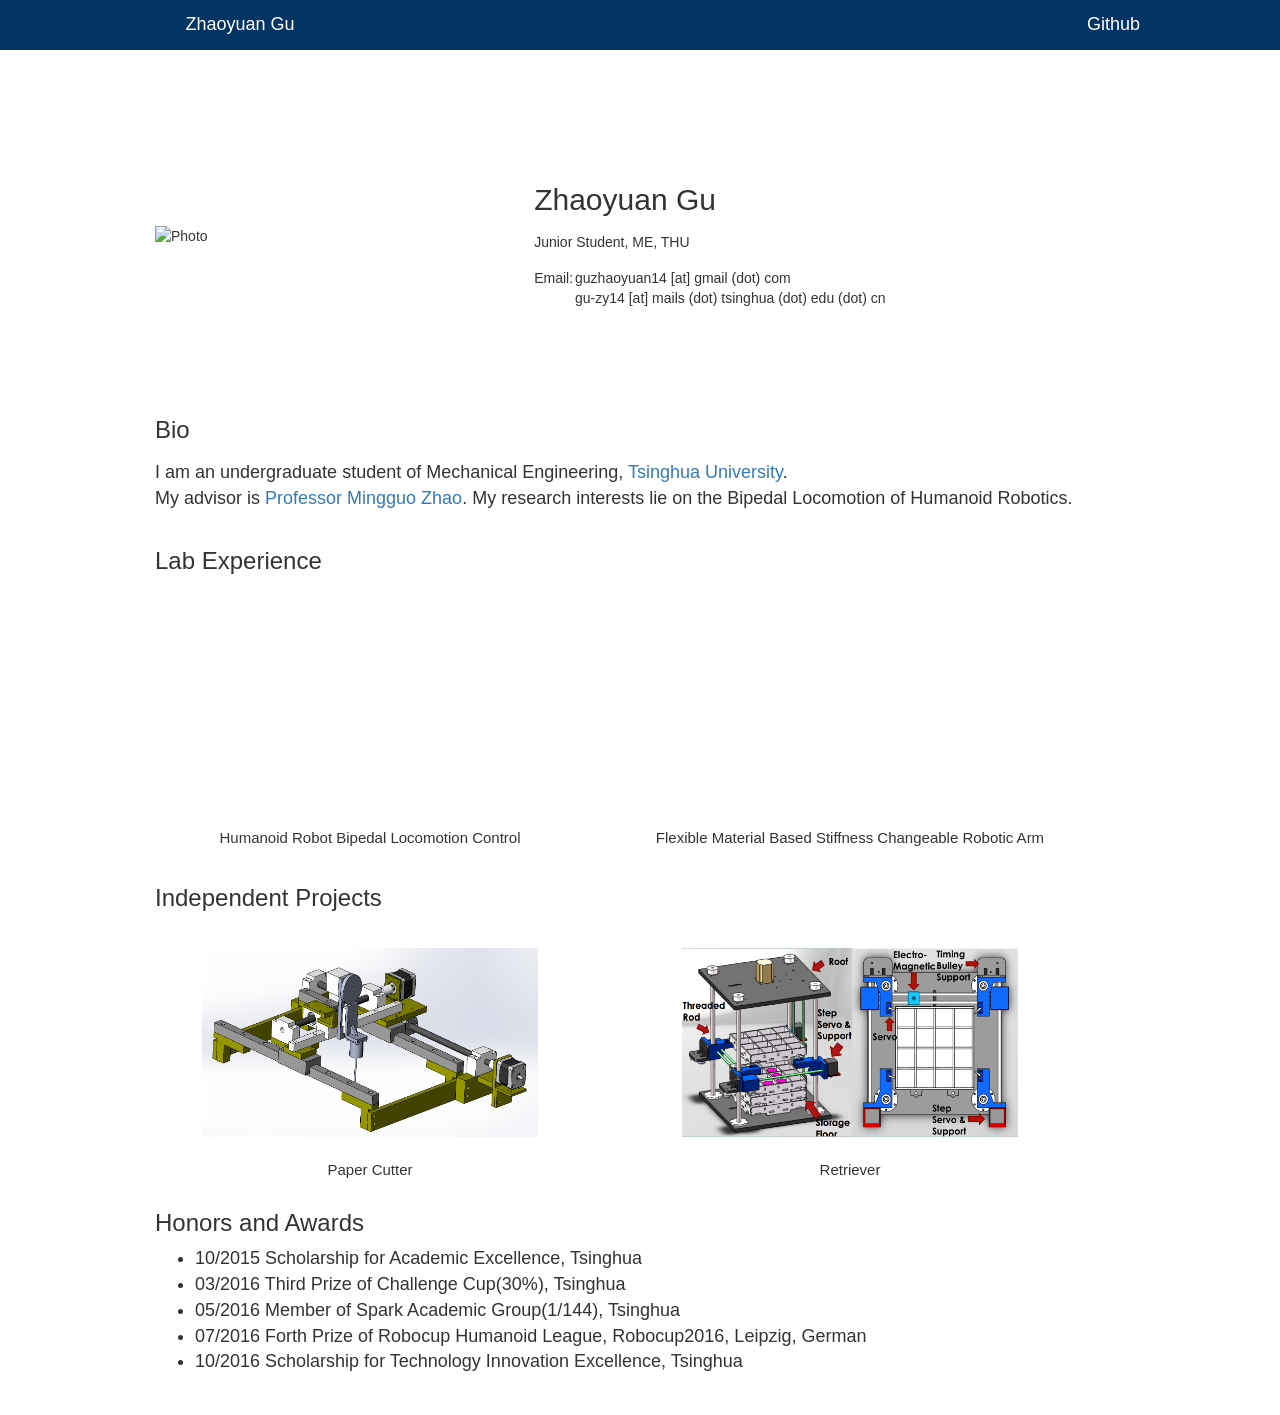
==== index.html @ 1fad6c45 "updated 16-12-15" ====
<!DOCTYPE html>
<!--suppress HtmlUnknownTag -->
<html>

<head>
    <!-- Latest compiled and minified CSS -->
    <link rel="stylesheet" href="https://maxcdn.bootstrapcdn.com/bootstrap/3.3.6/css/bootstrap.min.css" integrity="sha384-1q8mTJOASx8j1Au+a5WDVnPi2lkFfwwEAa8hDDdjZlpLegxhjVME1fgjWPGmkzs7" crossorigin="anonymous">

    <!-- Latest compiled and minified JavaScript -->
    <script src="https://maxcdn.bootstrapcdn.com/bootstrap/3.3.6/js/bootstrap.min.js" integrity="sha384-0mSbJDEHialfmuBBQP6A4Qrprq5OVfW37PRR3j5ELqxss1yVqOtnepnHVP9aJ7xS" crossorigin="anonymous"></script>

    <link rel="stylesheet" type="text/css" href="../jquery.pagepiling.css" />
    <script src="http://ajax.googleapis.com/ajax/libs/jquery/1.8.3/jquery.min.js"></script>
    <script type="text/javascript" src="../jquery.pagepiling.min.js"></script>

    <script type="text/javascript">
        var deleteLog = false;

        $(document).ready(function() {
            $('#pagepiling').pagepiling({
                menu: '#menu',
                anchors: ['page1', 'page2', 'page3'],
                navigation: {
                    'textColor': '#f2f2f2',
                    'bulletsColor': '#ccc',
                    'position': 'right',
                    'tooltips': ['Page 1', 'Page 2', 'Page 3', 'Page 4']
                }
            });
        });
    </script>

    <meta http-equiv="Content-Type" content="text/html; charset=utf-8"/>
    <meta name="description"
          content="Zhaoyuan Gu is a undergraduate student in Tsinghua University. His research interests lie on the Bipedal Locomotion of Humanoid Robotics.">
    <meta name="keywords"
          content="Zhaoyuan Gu, Humanoid Robotics, Moving Control, Computer Vision">
    <meta name="author" content="Zhaoyuan Gu">

    <title>Zhaoyuan Gu</title>

    <link rel="stylesheet" href="main.css">
</head>

<body>

<!--<a href="https://github.com/guzhaoyuan">-->
    <!--<img style="position: absolute; top: 0; right: 0; border: 0;" src="images/folkme.jpeg" height="150">-->
<!--</a>-->

<div class="container-fluid">
    <table width="90%">
        <td width="40%" height="50" align="middle"><a href="./index.html" class="header">Zhaoyuan Gu</a></td>
        <td align="right"><a href="https://github.com/guzhaoyuan" class="header">Github</a></td>
    </table>

</div><!-- /.container-fluid -->

<p><br></p>

<div class="container">
    <div class="content" align="middle">
        <table width="1000" border="0" align="middle">
            <tr>
                <td height="310"><img src="images/home1.png" alt="Photo" height="310"></td>
                <td align="middle">
                    <table width="367" border="0">
                        <tr>
                            <td height="58" colspan="2">
                                <h2>Zhaoyuan Gu</h2>
                            </td>
                        </tr>
                        <tr>
                            <td height="42" colspan="2">
                                <p><span>Junior Student, ME, THU</span></p>
                            </td>
                        </tr>
                        <tr>
                            <td>
                                Email:
                            </td>
                            <td>guzhaoyuan14 [at] gmail (dot) com
                            </td>
                        </tr>
                        <tr>
                            <td>
                            </td>
                            <td>
                                gu-zy14 [at] mails (dot) tsinghua (dot) edu (dot) cn
                            </td>
                        </tr>
                    </table>

                </td>
            </tr>
        </table>

        <br>

        <div align="left">
            <h3 style="line-height: 0;">Bio</h3>
            <br>
            <div class="bio">
                <p>I am an undergraduate student of Mechanical Engineering,
                    <a href="http://www.tsinghua.edu.cn/">Tsinghua University</a>. <br>
                    My advisor is <a
                            href="http://www.au.tsinghua.edu.cn/publish/au/1714/2011/20110419143803776883049/20110419143803776883049_.html">Professor Mingguo Zhao</a>. My research interests lie on the Bipedal Locomotion of Humanoid Robotics.
                </p>
            </div>
        </div>

        <br>

        <div class="research" align="left">
            <h3 style="line-height: 0;">Lab Experience</h3>
        </div>
        <br><br>
        <table width="960" border="0">
            <tr align="center">
                <td width="420" height="170" align="middle" valign="middle">
                    <iframe width="336" height="189" src="https://www.youtube.com/embed/8rZjoeTGKpU" frameborder="0" allowfullscreen></iframe>
                </td>
                <td width="540" align="middle" valign="middle">
                    <iframe width="336" height="189" src="https://www.youtube.com/embed/HTUFkrN8Mc8" frameborder="0" allowfullscreen></iframe>
                </td>
            </tr>
            <tr class="project-title">
                <td align="middle" valign="top"><p><br/>
                    Humanoid Robot Bipedal Locomotion Control
                </p></td>
                <td align="middle" valign="middle"><p><br/>
                    Flexible Material Based Stiffness Changeable Robotic Arm
                </p></td>
            </tr>
        </table>

        <br>

        <div class="research" align="left">
            <h3 style="line-height: 0;">Independent Projects</h3>
        </div>
        <br><br>
        <table width="960" border="0">
            <tr align="center">
                <td width="420" height="170" align="middle" valign="middle">
                    <img src="images/papercutter.png" width="336" height="189">
                </td>
                <td width="540" align="middle" valign="middle">
                    <img src="images/Retriever.png" width="336" height="189">
                </td>
            </tr>
            <tr class="project-title">
                <td align="middle" valign="top"><p><br/>
                    Paper Cutter
                </p></td>
                <td align="middle" valign="middle"><p><br/>
                    Retriever
                </p></td>
            </tr>
        </table>

        <div class="Honor" align="left">
            <h3>Honors and Awards </h3>
            <ul>
                <div class="honor-content">
                    <li>10/2015 Scholarship for Academic Excellence, Tsinghua</li>
                    <li>03/2016 Third Prize of Challenge Cup(30%), Tsinghua</li>
                    <li>05/2016 Member of Spark Academic Group(1/144), Tsinghua</li>
                    <li>07/2016 Forth Prize of Robocup Humanoid League, Robocup2016, Leipzig, German</li>
                    <li>10/2016 Scholarship for Technology Innovation Excellence, Tsinghua</li>
                </div>

            </ul>
        </div>

        <p><br></p>
    </div>
</div>
</body>
</html>
---- main.css ----
.container-fluid{
    height: 50px;
    background-color: rgb(4,52,100);
}
.header{
    color: white;
    font-size: 18px;
}
.header:hover{
    color: aquamarine;
}
.navbar-brand{
    color: #ffffff;
}
.sr-only{
    color: white;
}

.container{
    width: 1000px;
}

.bio{
    width:1000px;
    font-size: 18px;
}

.honor-content{
    font-size: 18px;
}

.project-title{
    font-size: 15px;
}
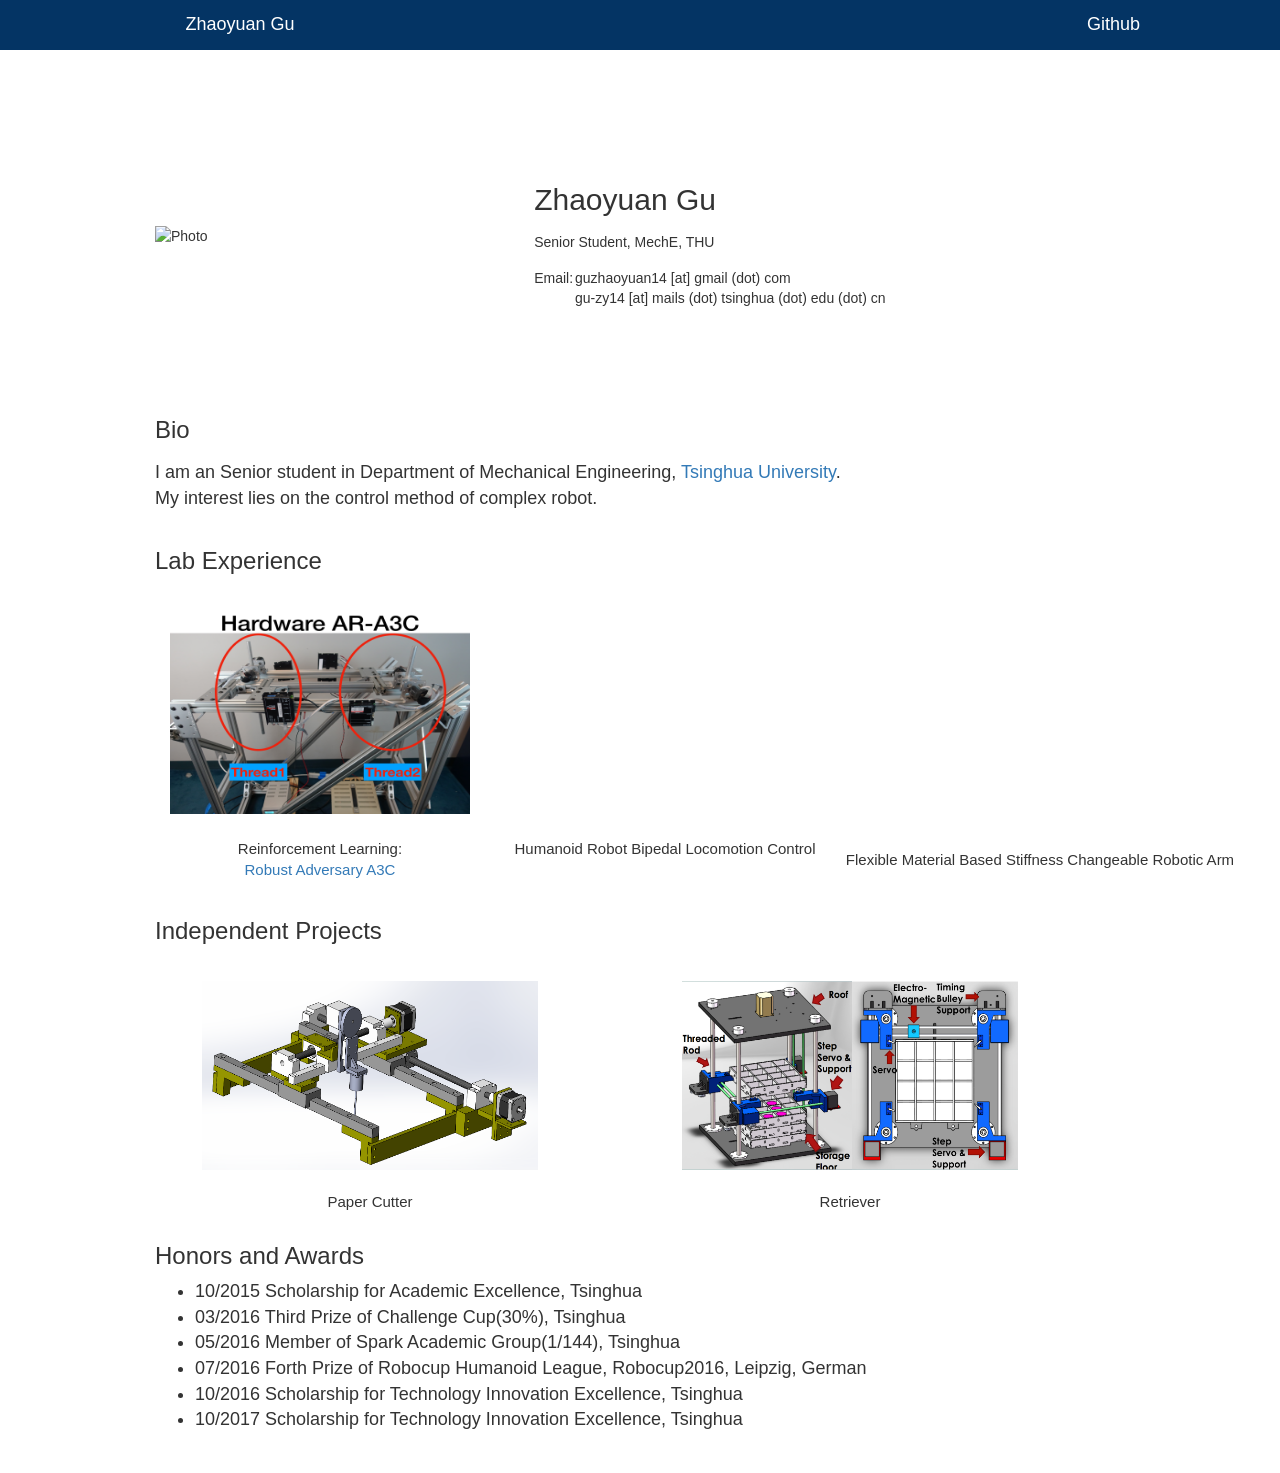
==== commit d7874c71: "updated for my new project and scholar in 2017" ====
--- a/index.html
+++ b/index.html
@@ -32,7 +32,7 @@
 
     <meta http-equiv="Content-Type" content="text/html; charset=utf-8"/>
     <meta name="description"
-          content="Zhaoyuan Gu is a undergraduate student in Tsinghua University. His research interests lie on the Bipedal Locomotion of Humanoid Robotics.">
+          content="Zhaoyuan Gu is a senior student in Tsinghua University. His research interests lie on the Bipedal Locomotion of Humanoid Robotics.">
     <meta name="keywords"
           content="Zhaoyuan Gu, Humanoid Robotics, Moving Control, Computer Vision">
     <meta name="author" content="Zhaoyuan Gu">
@@ -72,7 +72,7 @@
                         </tr>
                         <tr>
                             <td height="42" colspan="2">
-                                <p><span>Junior Student, ME, THU</span></p>
+                                <p><span>Senior Student, MechE, THU</span></p>
                             </td>
                         </tr>
                         <tr>
@@ -101,10 +101,10 @@
             <h3 style="line-height: 0;">Bio</h3>
             <br>
             <div class="bio">
-                <p>I am an undergraduate student of Mechanical Engineering,
+                <p>
+                    I am an Senior student in Department of Mechanical Engineering,
                     <a href="http://www.tsinghua.edu.cn/">Tsinghua University</a>. <br>
-                    My advisor is <a
-                            href="http://www.au.tsinghua.edu.cn/publish/au/1714/2011/20110419143803776883049/20110419143803776883049_.html">Professor Mingguo Zhao</a>. My research interests lie on the Bipedal Locomotion of Humanoid Robotics.
+                    My interest lies on the control method of complex robot.
                 </p>
             </div>
         </div>
@@ -115,16 +115,23 @@
             <h3 style="line-height: 0;">Lab Experience</h3>
         </div>
         <br><br>
-        <table width="960" border="0">
+        <table width="1080" border="0">
             <tr align="center">
                 <td width="420" height="170" align="middle" valign="middle">
-                    <iframe width="336" height="189" src="https://www.youtube.com/embed/8rZjoeTGKpU" frameborder="0" allowfullscreen></iframe>
+                    <img src="images/AR-A3C.png" width="300" height="200">
                 </td>
-                <td width="540" align="middle" valign="middle">
-                    <iframe width="336" height="189" src="https://www.youtube.com/embed/HTUFkrN8Mc8" frameborder="0" allowfullscreen></iframe>
+                <td width="420" height="170" align="middle" valign="middle">
+                    <iframe width="340" height="200" src="https://www.youtube.com/embed/8rZjoeTGKpU" frameborder="0" allowfullscreen></iframe>
+                </td>
+                <td width="540" height="170" align="middle" valign="middle">
+                    <iframe width="340" height="200" src="https://www.youtube.com/embed/HTUFkrN8Mc8" frameborder="0" allowfullscreen></iframe>
                 </td>
             </tr>
             <tr class="project-title">
+                <td align="middle" valign="top"><p><br/>
+                    Reinforcement Learning:<br>
+                    <a href="src/AR-A3C.pdf">Robust Adversary A3C</a>
+                </p></td>
                 <td align="middle" valign="top"><p><br/>
                     Humanoid Robot Bipedal Locomotion Control
                 </p></td>
@@ -168,6 +175,7 @@
                     <li>05/2016 Member of Spark Academic Group(1/144), Tsinghua</li>
                     <li>07/2016 Forth Prize of Robocup Humanoid League, Robocup2016, Leipzig, German</li>
                     <li>10/2016 Scholarship for Technology Innovation Excellence, Tsinghua</li>
+                    <li>10/2017 Scholarship for Technology Innovation Excellence, Tsinghua</li>
                 </div>
 
             </ul>
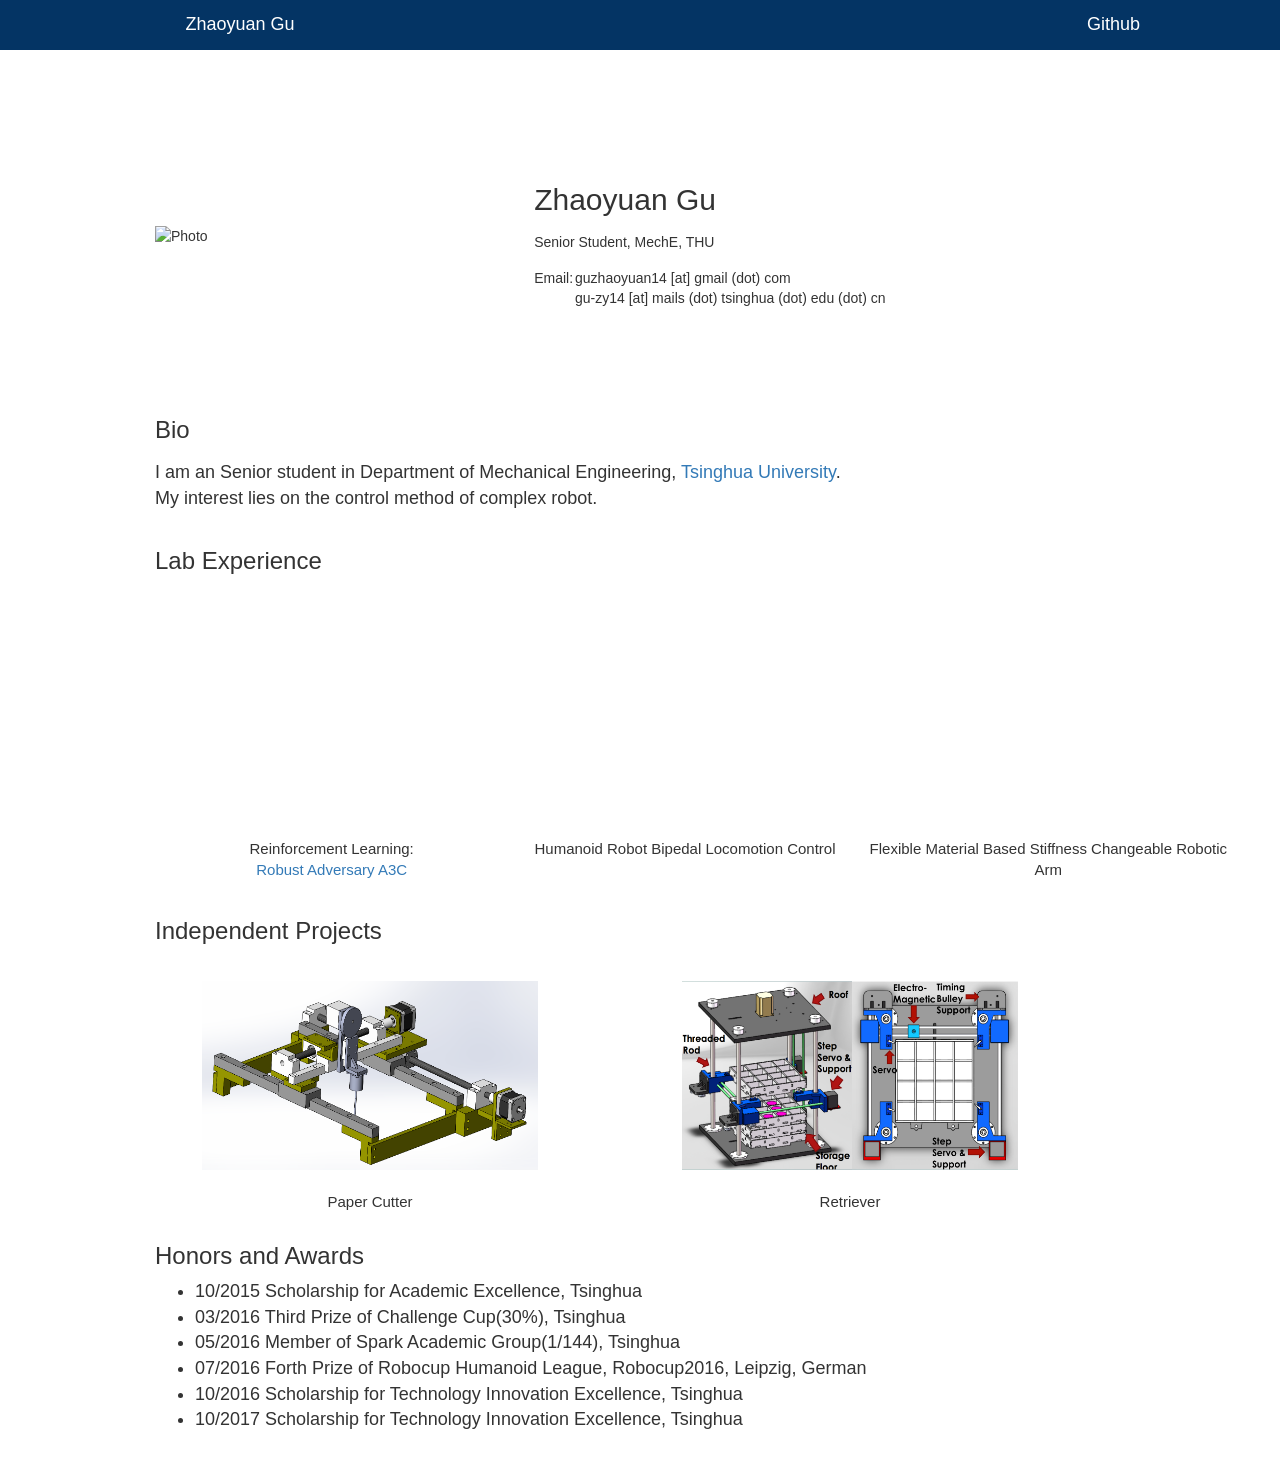
==== commit f06f59c9: "added video" ====
--- a/index.html
+++ b/index.html
@@ -118,7 +118,7 @@
         <table width="1080" border="0">
             <tr align="center">
                 <td width="420" height="170" align="middle" valign="middle">
-                    <img src="images/AR-A3C.png" width="300" height="200">
+                    <iframe width="340" height="200" src="https://www.youtube.com/embed/95D-V9ybPmI" frameborder="0" allowfullscreen></iframe>
                 </td>
                 <td width="420" height="170" align="middle" valign="middle">
                     <iframe width="340" height="200" src="https://www.youtube.com/embed/8rZjoeTGKpU" frameborder="0" allowfullscreen></iframe>
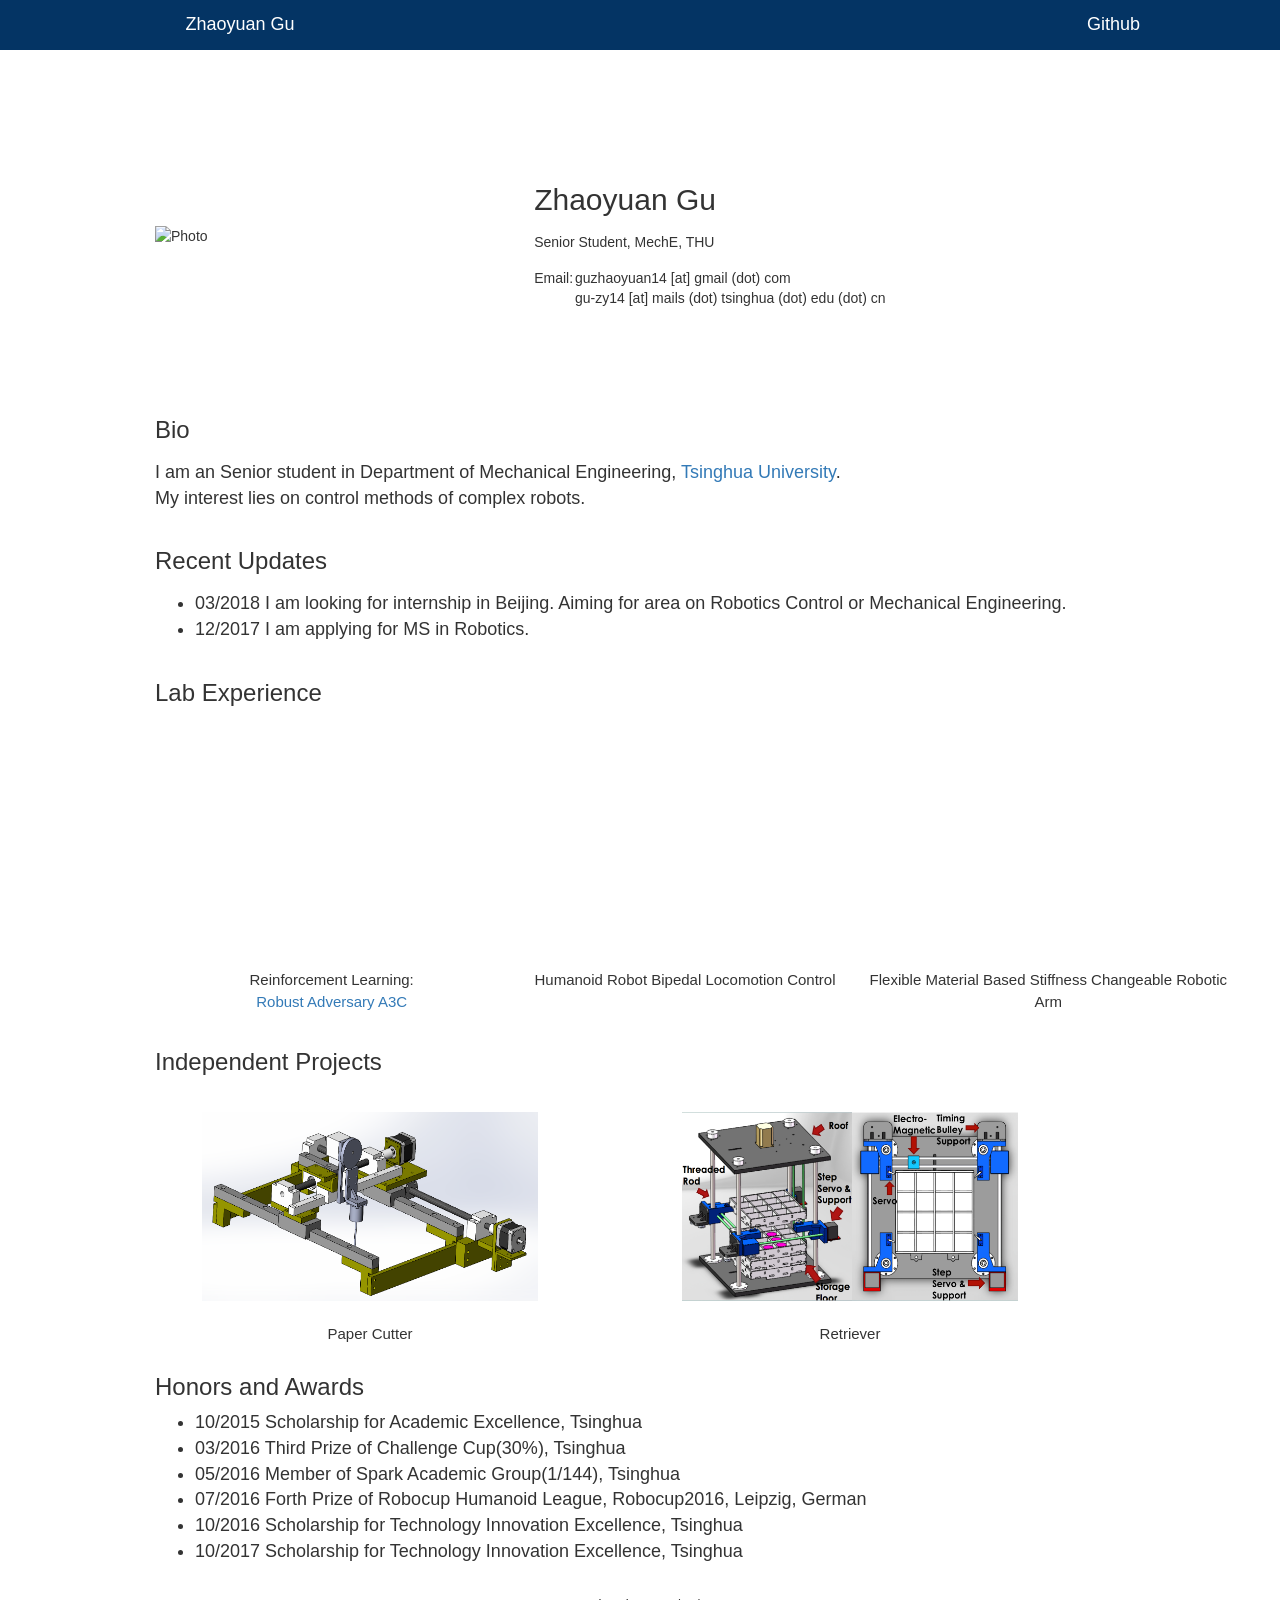
==== commit 740416f2: "updated my profile" ====
--- a/index.html
+++ b/index.html
@@ -62,7 +62,7 @@
     <div class="content" align="middle">
         <table width="1000" border="0" align="middle">
             <tr>
-                <td height="310"><img src="images/home1.png" alt="Photo" height="310"></td>
+                <td height="310"><img src="images/home1.png" alt="Photo" height="260"></td>
                 <td align="middle">
                     <table width="367" border="0">
                         <tr>
@@ -104,8 +104,23 @@
                 <p>
                     I am an Senior student in Department of Mechanical Engineering,
                     <a href="http://www.tsinghua.edu.cn/">Tsinghua University</a>. <br>
-                    My interest lies on the control method of complex robot.
+                    My interest lies on control methods of complex robots.
                 </p>
+            </div>
+        </div>
+
+        <br>
+
+        <div align="left">
+            <h3 style="line-height: 0;">Recent Updates</h3>
+            <br>
+            <div class="Recent_Updates">
+                <ul>
+                    <div>
+                        <li>03/2018 I am looking for internship in Beijing. Aiming for area on Robotics Control or Mechanical Engineering.</li>
+                        <li>12/2017 I am applying for MS in Robotics.</li>
+                    </div>
+                </ul>
             </div>
         </div>
 
@@ -177,11 +192,15 @@
                     <li>10/2016 Scholarship for Technology Innovation Excellence, Tsinghua</li>
                     <li>10/2017 Scholarship for Technology Innovation Excellence, Tsinghua</li>
                 </div>
-
             </ul>
         </div>
 
-        <p><br></p>
+        <br>
+
+        <div class="Last_Update" align="middle">
+            <p>Last Updated on Mar/07/2018. </p>
+        </div>
+
     </div>
 </div>
 </body>
--- a/main.css
+++ b/main.css
@@ -25,6 +25,10 @@
     font-size: 18px;
 }
 
+.Recent_Updates{
+    font-size: 18px;
+}
+
 .honor-content{
     font-size: 18px;
 }
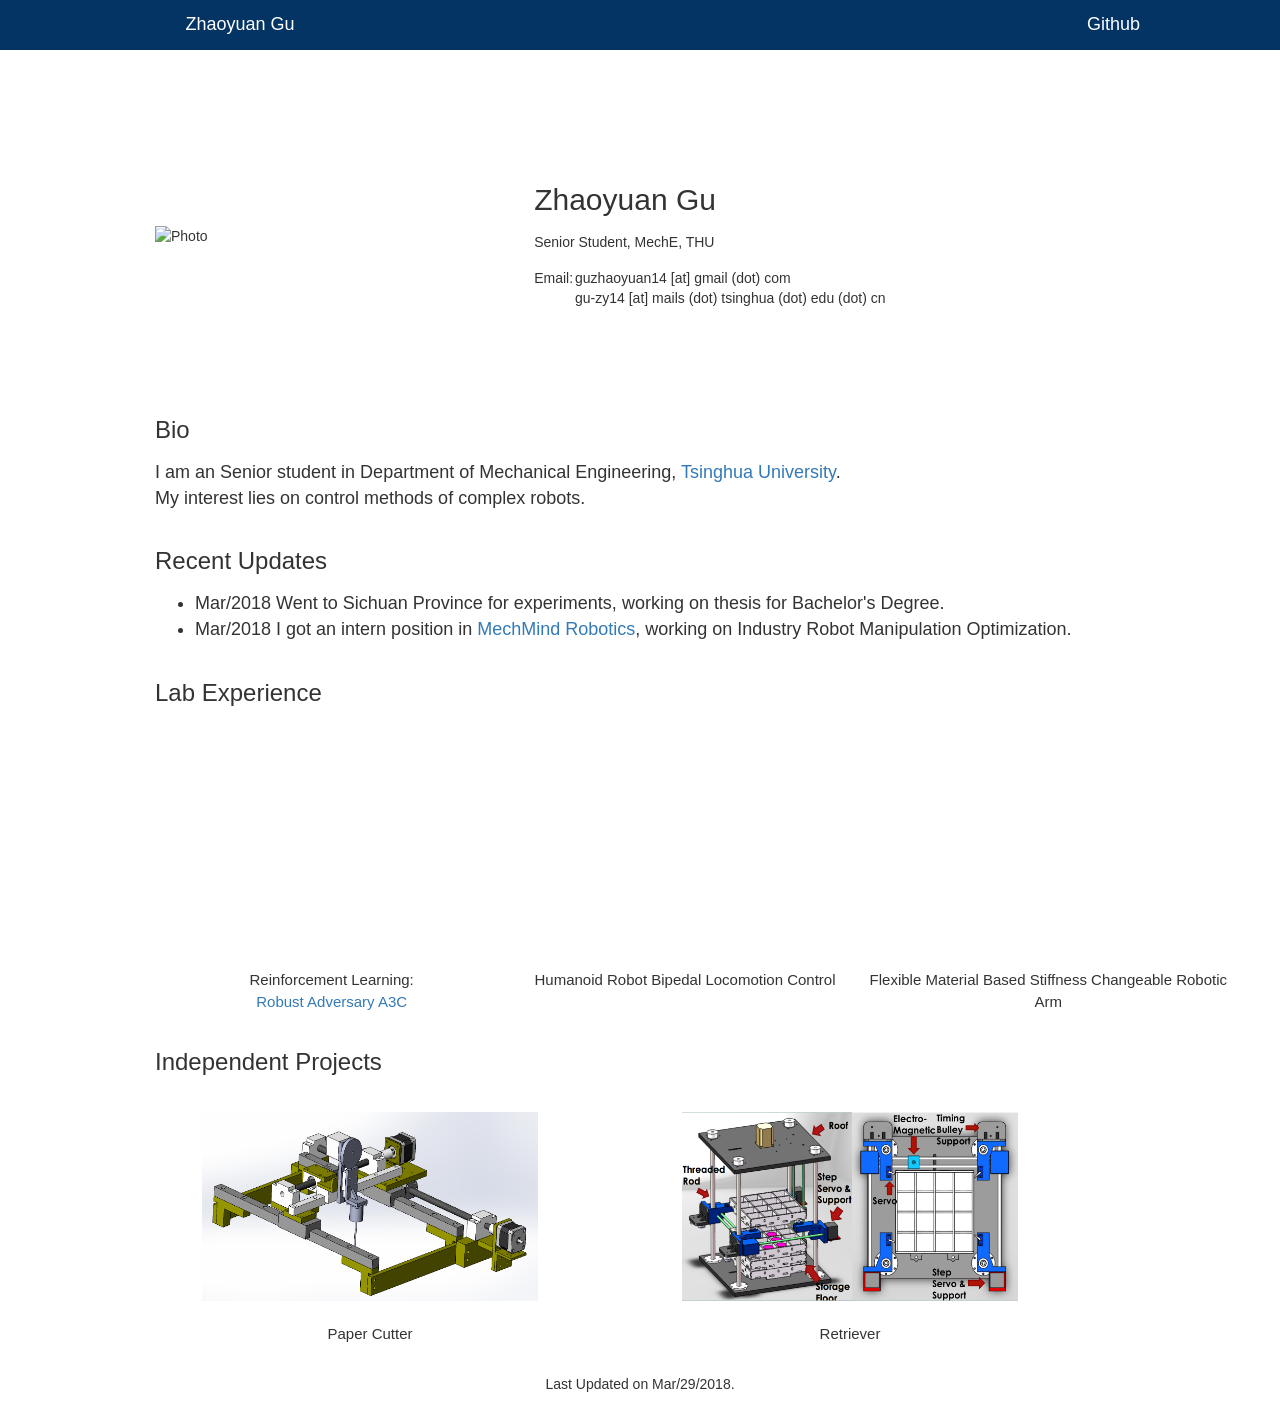
==== commit 8fd1b276: "updated my status" ====
--- a/index.html
+++ b/index.html
@@ -114,11 +114,12 @@
         <div align="left">
             <h3 style="line-height: 0;">Recent Updates</h3>
             <br>
-            <div class="Recent_Updates">
+            <div class="recent-updates">
                 <ul>
                     <div>
-                        <li>03/2018 I am looking for internship in Beijing. Aiming for area on Robotics Control or Mechanical Engineering.</li>
-                        <li>12/2017 I am applying for MS in Robotics.</li>
+                        <li>Mar/2018 Went to Sichuan Province for experiments, working on thesis for Bachelor's Degree.</li>
+                        <li>Mar/2018 I got an intern position in <a href="http://www.mech-mind.net/?l=en-us">MechMind Robotics</a>, working on Industry Robot Manipulation Optimization.</li>
+                        <!--<li>Mar/07/2018 I am looking for internship in Beijing. Aiming for area on Robotics Control or Mechanical Engineering.</li>-->
                     </div>
                 </ul>
             </div>
@@ -181,24 +182,24 @@
             </tr>
         </table>
 
-        <div class="Honor" align="left">
-            <h3>Honors and Awards </h3>
-            <ul>
-                <div class="honor-content">
-                    <li>10/2015 Scholarship for Academic Excellence, Tsinghua</li>
-                    <li>03/2016 Third Prize of Challenge Cup(30%), Tsinghua</li>
-                    <li>05/2016 Member of Spark Academic Group(1/144), Tsinghua</li>
-                    <li>07/2016 Forth Prize of Robocup Humanoid League, Robocup2016, Leipzig, German</li>
-                    <li>10/2016 Scholarship for Technology Innovation Excellence, Tsinghua</li>
-                    <li>10/2017 Scholarship for Technology Innovation Excellence, Tsinghua</li>
-                </div>
-            </ul>
-        </div>
+        <!--<div class="Honor" align="left">-->
+            <!--<h3>Honors and Awards </h3>-->
+            <!--<ul>-->
+                <!--<div class="honor-content">-->
+                    <!--<li>10/2015 Scholarship for Academic Excellence, Tsinghua</li>-->
+                    <!--<li>03/2016 Third Prize of Challenge Cup(30%), Tsinghua</li>-->
+                    <!--<li>05/2016 Member of Spark Academic Group(1/144), Tsinghua</li>-->
+                    <!--<li>07/2016 Forth Prize of Robocup Humanoid League, Robocup2016, Leipzig, German</li>-->
+                    <!--<li>10/2016 Scholarship for Technology Innovation Excellence, Tsinghua</li>-->
+                    <!--<li>10/2017 Scholarship for Technology Innovation Excellence, Tsinghua</li>-->
+                <!--</div>-->
+            <!--</ul>-->
+        <!--</div>-->
 
         <br>
 
         <div class="Last_Update" align="middle">
-            <p>Last Updated on Mar/07/2018. </p>
+            <p>Last Updated on Mar/29/2018. </p>
         </div>
 
     </div>
--- a/main.css
+++ b/main.css
@@ -25,7 +25,7 @@
     font-size: 18px;
 }
 
-.Recent_Updates{
+.recent-updates{
     font-size: 18px;
 }
 
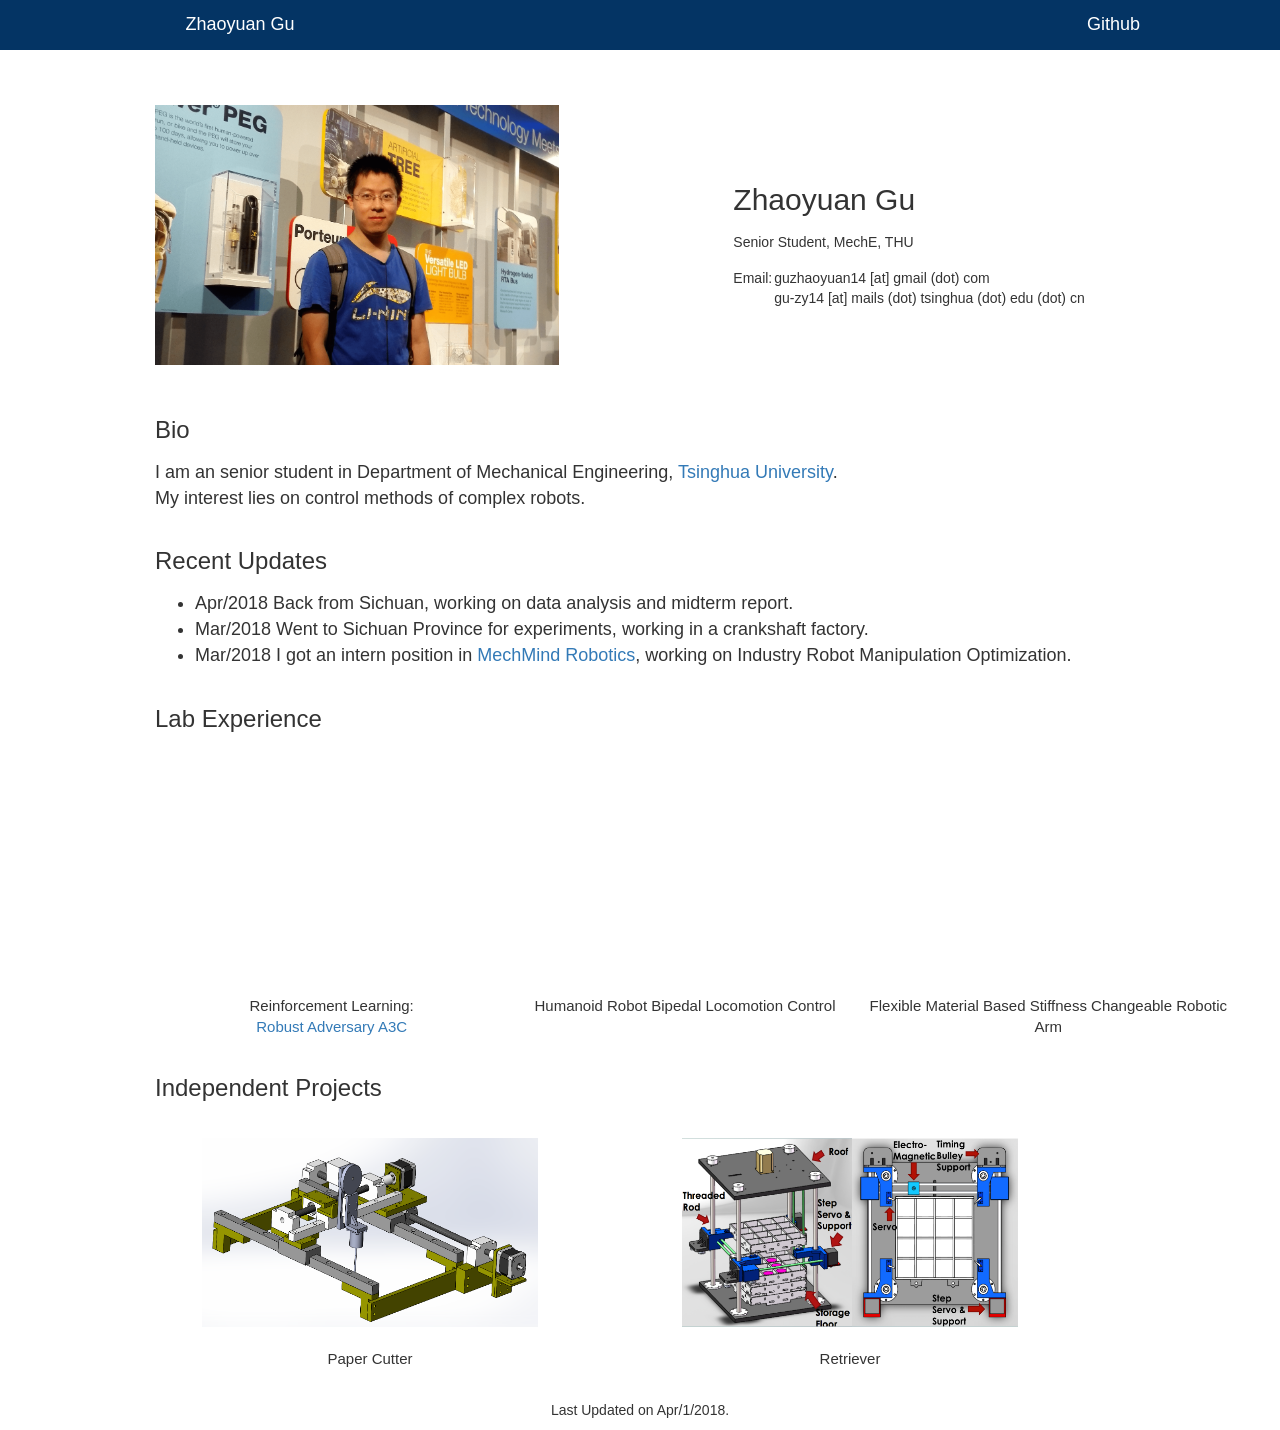
==== commit aab01702: "compressed my photo" ====
--- a/index.html
+++ b/index.html
@@ -62,7 +62,7 @@
     <div class="content" align="middle">
         <table width="1000" border="0" align="middle">
             <tr>
-                <td height="310"><img src="images/home1.png" alt="Photo" height="260"></td>
+                <td height="310"><img src="images/home1-compressed.png" alt="Photo" height="260"></td>
                 <td align="middle">
                     <table width="367" border="0">
                         <tr>
@@ -102,7 +102,7 @@
             <br>
             <div class="bio">
                 <p>
-                    I am an Senior student in Department of Mechanical Engineering,
+                    I am an senior student in Department of Mechanical Engineering,
                     <a href="http://www.tsinghua.edu.cn/">Tsinghua University</a>. <br>
                     My interest lies on control methods of complex robots.
                 </p>
@@ -117,7 +117,8 @@
             <div class="recent-updates">
                 <ul>
                     <div>
-                        <li>Mar/2018 Went to Sichuan Province for experiments, working on thesis for Bachelor's Degree.</li>
+                        <li>Apr/2018 Back from Sichuan, working on data analysis and midterm report.</li>
+                        <li>Mar/2018 Went to Sichuan Province for experiments, working in a crankshaft factory.</li>
                         <li>Mar/2018 I got an intern position in <a href="http://www.mech-mind.net/?l=en-us">MechMind Robotics</a>, working on Industry Robot Manipulation Optimization.</li>
                         <!--<li>Mar/07/2018 I am looking for internship in Beijing. Aiming for area on Robotics Control or Mechanical Engineering.</li>-->
                     </div>
@@ -199,7 +200,7 @@
         <br>
 
         <div class="Last_Update" align="middle">
-            <p>Last Updated on Mar/29/2018. </p>
+            <p>Last Updated on Apr/1/2018. </p>
         </div>
 
     </div>
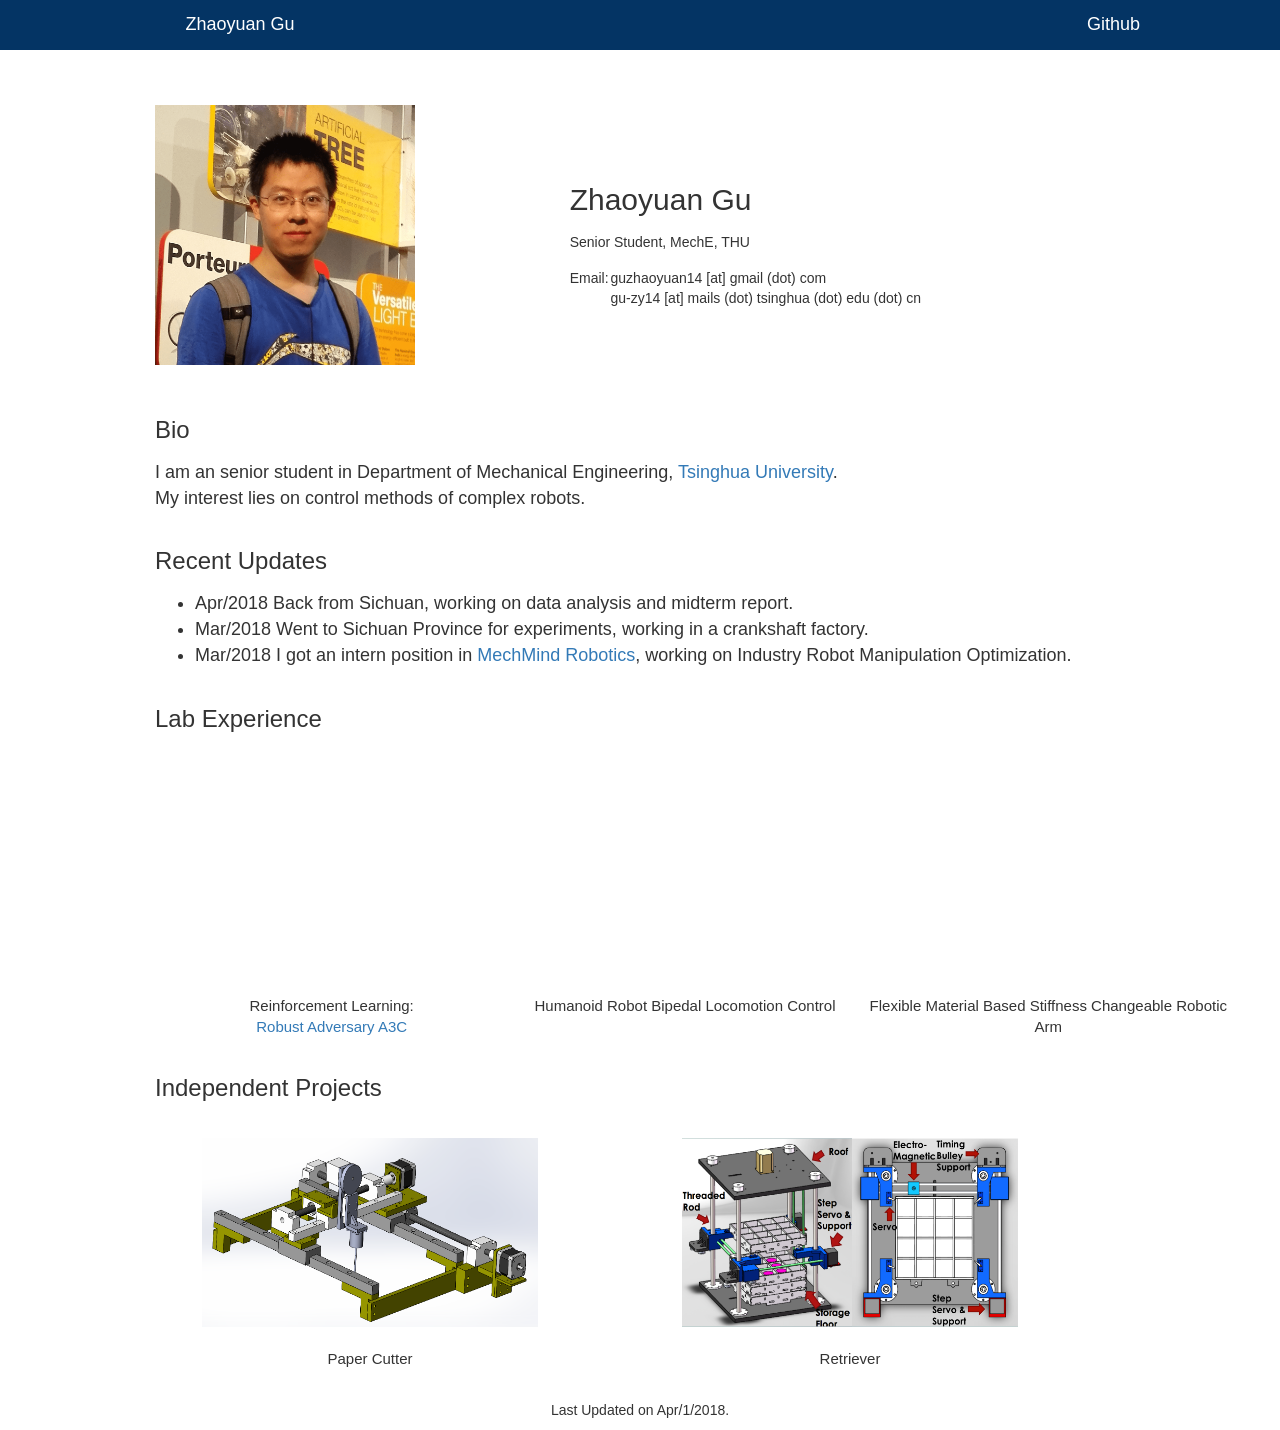
==== commit 4ee73df2: "trimed my photo and compressed again" ====
--- a/index.html
+++ b/index.html
@@ -60,10 +60,10 @@
 
 <div class="container">
     <div class="content" align="middle">
-        <table width="1000" border="0" align="middle">
+        <table width="1000" height="250" border="0" align="top" align="left">
             <tr>
-                <td height="310"><img src="images/home1-compressed.png" alt="Photo" height="260"></td>
-                <td align="middle">
+                <td height="310"><img src="images/ZhaoyuanGu2-compressed.png" alt="Photo" height="260"></td>
+                <td align="left">
                     <table width="367" border="0">
                         <tr>
                             <td height="58" colspan="2">
